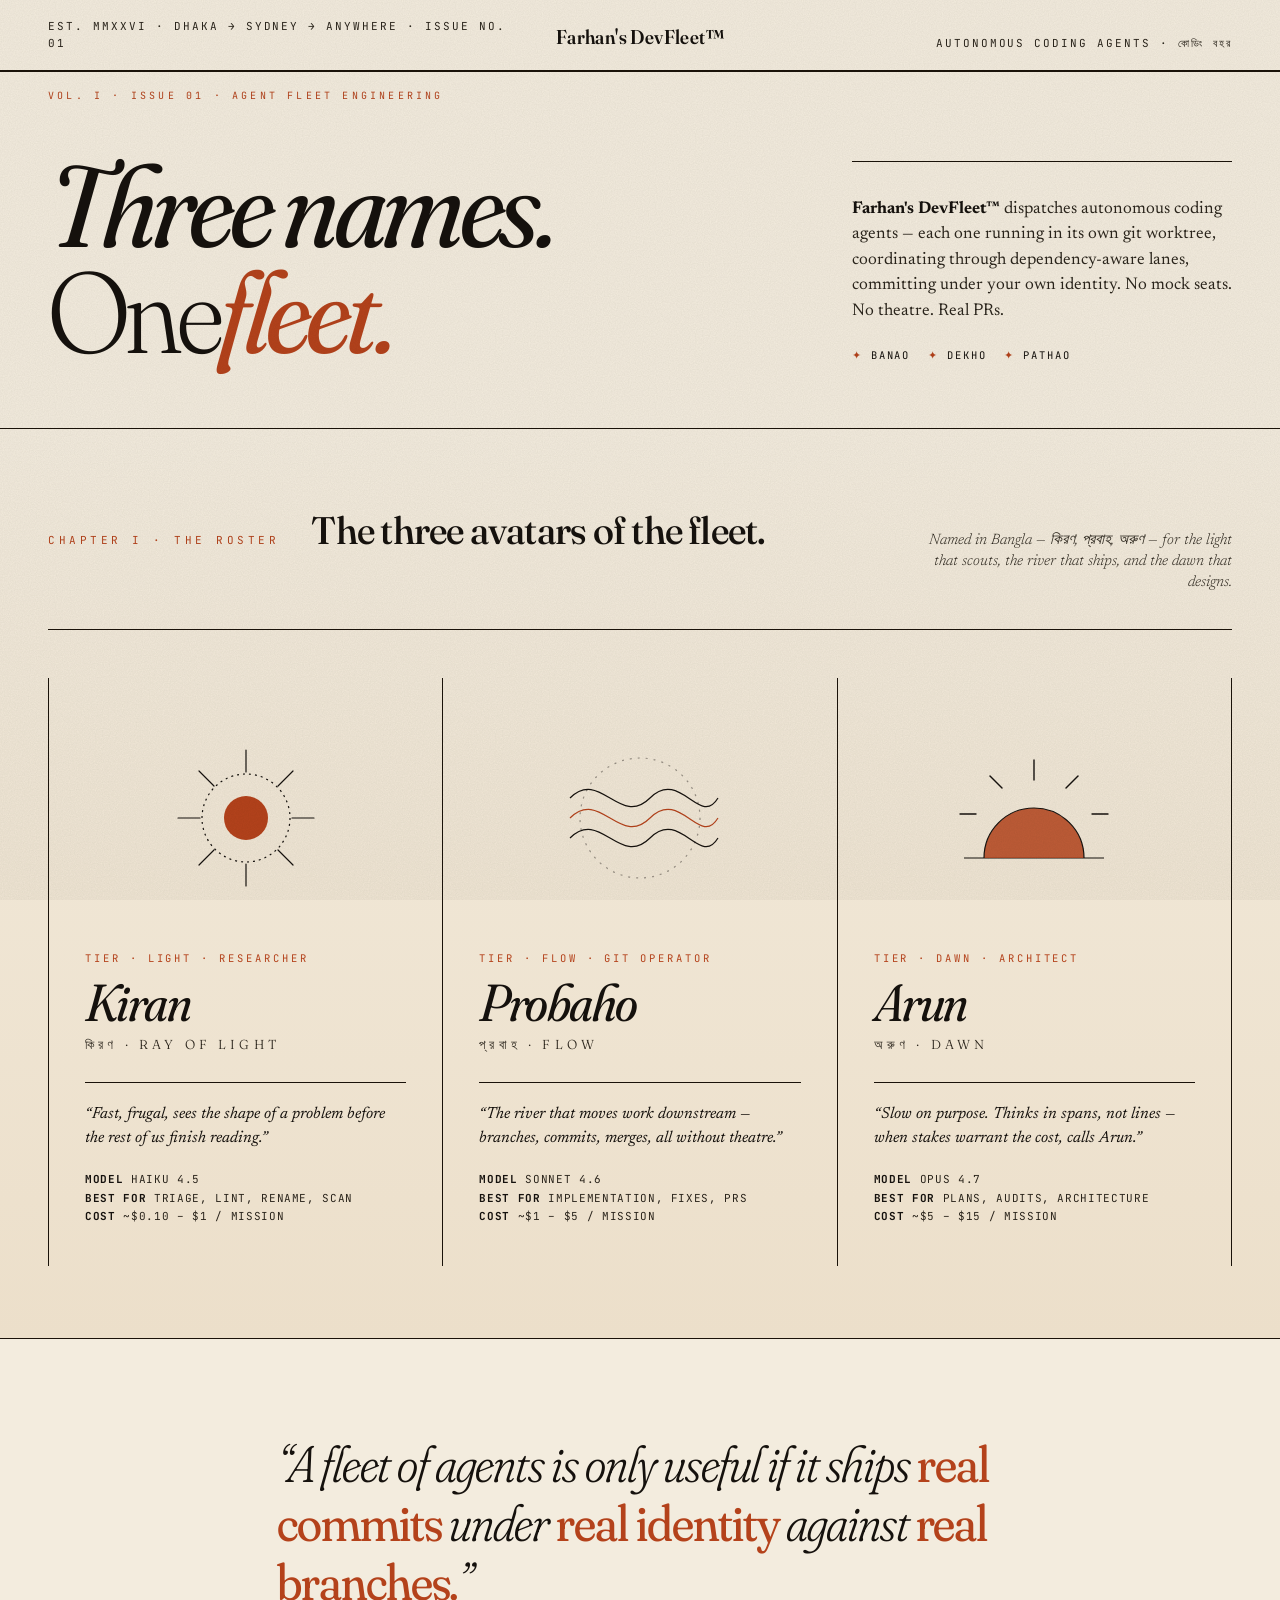
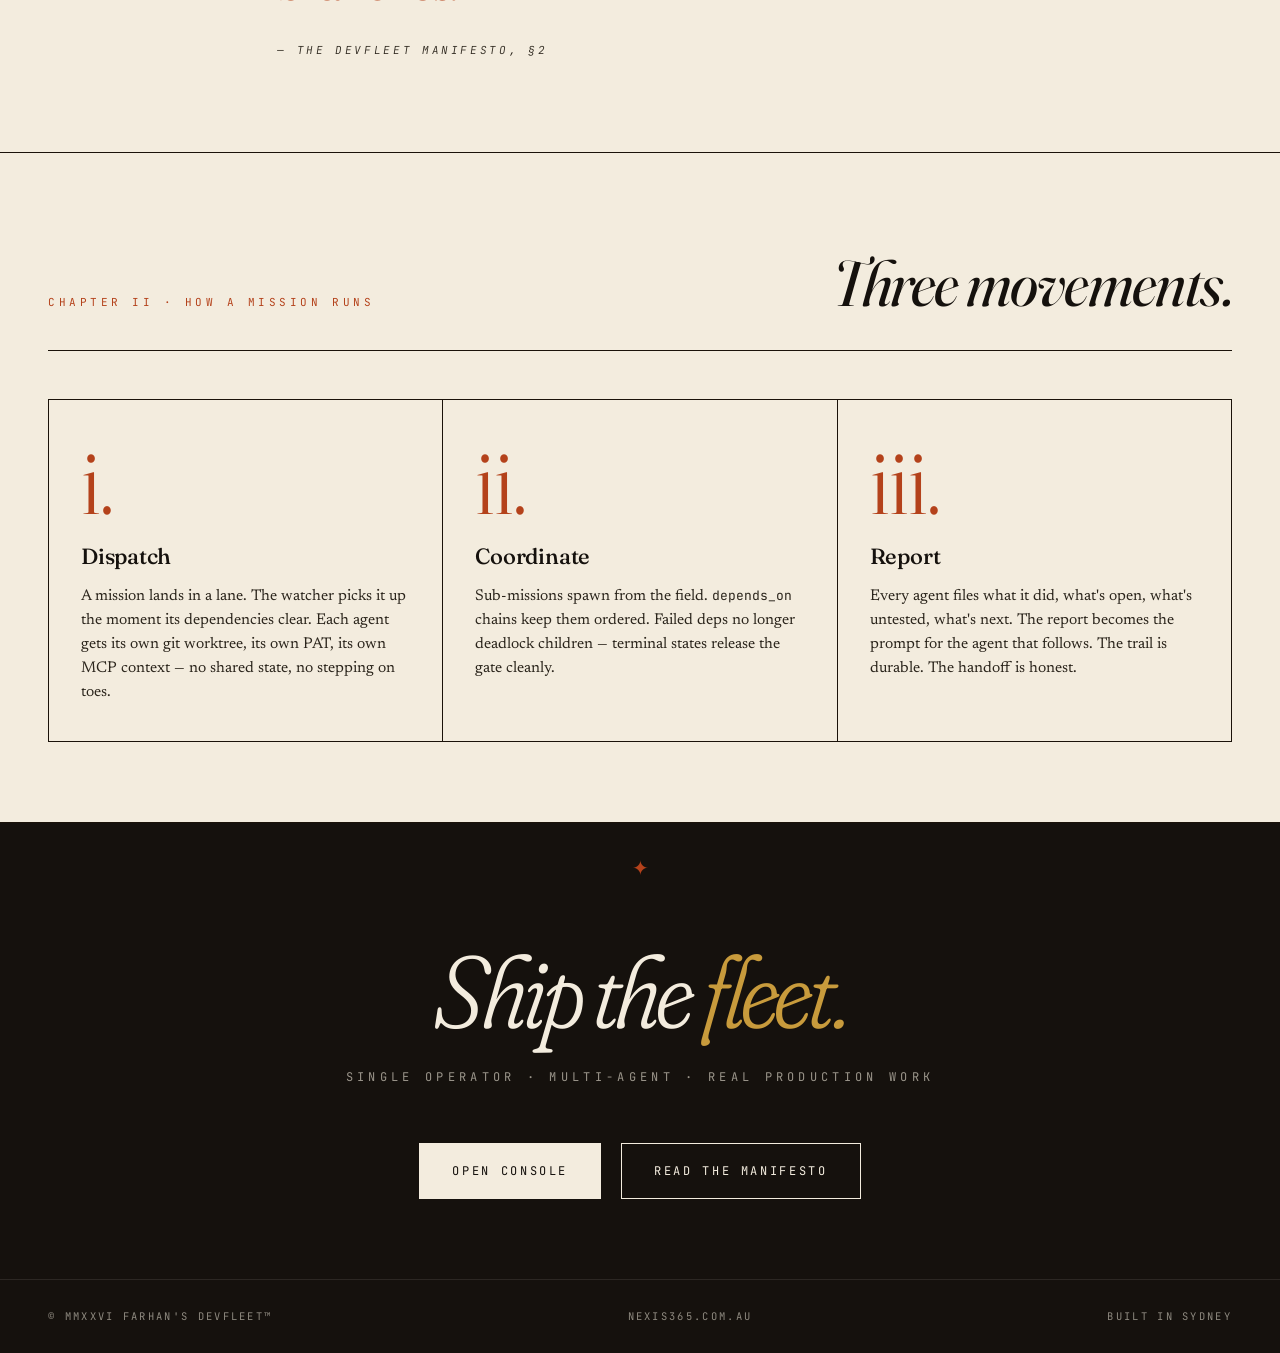
==== frontend/design-previews/01-landing.html @ 85799e91 "Farhanfeat(workstation): brand mark + RAG-driven dashboard iteration - BrandMark.jsx — single source" ====
<!doctype html>
<html lang="en">
<head>
<meta charset="utf-8" />
<meta name="viewport" content="width=device-width, initial-scale=1" />
<title>Farhan's DevFleet™ — Three names. One fleet.</title>
<link rel="preconnect" href="https://fonts.googleapis.com">
<link rel="preconnect" href="https://fonts.gstatic.com" crossorigin>
<!-- Display: Fraunces — a contemporary serif with soft optical sizes
     Body:    Söhne-substitute via "Newsreader" + a wide mono for accents -->
<link href="https://fonts.googleapis.com/css2?family=Fraunces:opsz,wght,SOFT,WONK@9..144,300..900,0..100,0..1&family=Newsreader:opsz,wght@6..72,300..700&family=JetBrains+Mono:wght@400;600&display=swap" rel="stylesheet">
<style>
  :root {
    --ink:        #15110d;
    --ink-soft:   #2a241b;
    --paper:      #f3ecde;
    --paper-2:    #ecdfca;
    --rule:       #1a1209;
    --accent:     #b4421b;      /* terracotta — earthen, not orange-juice */
    --accent-2:   #c89b3c;      /* aged gold */
    --shadow:     rgba(21,17,13,0.08);
  }

  * { box-sizing: border-box; }
  html, body {
    margin: 0; padding: 0;
    background: var(--paper);
    color: var(--ink);
    font-family: "Newsreader", Georgia, serif;
    font-size: 18px;
    line-height: 1.55;
    -webkit-font-smoothing: antialiased;
    text-rendering: optimizeLegibility;
  }

  /* Paper grain — subtle SVG noise */
  body::before {
    content: "";
    position: fixed; inset: 0;
    pointer-events: none;
    z-index: 100;
    opacity: 0.5;
    mix-blend-mode: multiply;
    background-image: url("data:image/svg+xml;utf8,<svg xmlns='http://www.w3.org/2000/svg' width='200' height='200'><filter id='n'><feTurbulence type='fractalNoise' baseFrequency='0.85' numOctaves='2' stitchTiles='stitch'/><feColorMatrix values='0 0 0 0 0.08 0 0 0 0 0.07 0 0 0 0 0.05 0 0 0 0.18 0'/></filter><rect width='100%' height='100%' filter='url(%23n)'/></svg>");
  }

  /* Masthead — newspaper-style */
  .masthead {
    border-bottom: 2px solid var(--rule);
    padding: 18px 48px;
    display: grid;
    grid-template-columns: 1fr auto 1fr;
    align-items: end;
    gap: 32px;
    font-family: "JetBrains Mono", monospace;
    font-size: 11px;
    letter-spacing: 0.18em;
    text-transform: uppercase;
  }
  .masthead .left  { text-align: left;   color: var(--ink-soft); }
  .masthead .right { text-align: right;  color: var(--ink-soft); }
  .masthead .center {
    font-family: "Fraunces", serif;
    font-weight: 600;
    font-size: 20px;
    letter-spacing: 0.02em;
    text-transform: none;
    color: var(--ink);
    font-variation-settings: "opsz" 144, "SOFT" 30;
  }

  /* Hero */
  .hero {
    padding: 80px 48px 64px;
    border-bottom: 1px solid var(--rule);
    display: grid;
    grid-template-columns: minmax(0, 1fr) 380px;
    gap: 64px;
    align-items: end;
    position: relative;
  }
  .hero::after {
    content: "VOL. I  ·  ISSUE 01  ·  AGENT FLEET ENGINEERING";
    position: absolute;
    top: 16px; left: 48px;
    font-family: "JetBrains Mono", monospace;
    font-size: 10px;
    letter-spacing: 0.32em;
    color: var(--accent);
    text-transform: uppercase;
  }
  .hero h1 {
    margin: 0;
    font-family: "Fraunces", serif;
    font-weight: 400;
    font-style: italic;
    font-size: clamp(64px, 9vw, 160px);
    line-height: 0.92;
    letter-spacing: -0.04em;
    color: var(--ink);
    font-variation-settings: "opsz" 144, "SOFT" 50, "WONK" 1;
  }
  .hero h1 .roman {
    font-style: normal;
    font-weight: 300;
    color: var(--ink);
  }
  .hero h1 .crimson { color: var(--accent); }
  .hero .dek {
    border-top: 1px solid var(--rule);
    padding-top: 18px;
    font-family: "Newsreader", serif;
    font-size: 17px;
    line-height: 1.5;
    color: var(--ink-soft);
    max-width: 380px;
  }
  .hero .dek strong {
    font-weight: 700;
    color: var(--ink);
  }
  .hero .dek .meta {
    margin-top: 24px;
    font-family: "JetBrains Mono", monospace;
    font-size: 10.5px;
    letter-spacing: 0.18em;
    text-transform: uppercase;
    color: var(--ink);
    display: flex;
    gap: 18px;
  }
  .hero .dek .meta span::before {
    content: "✦  ";
    color: var(--accent);
  }

  /* Avatars (Kiran / Probaho / Arun) */
  .avatars {
    padding: 72px 48px;
    border-bottom: 1px solid var(--rule);
    background: linear-gradient(180deg, transparent 0%, var(--paper-2) 100%);
  }
  .avatars-header {
    display: grid;
    grid-template-columns: auto 1fr auto;
    align-items: baseline;
    gap: 32px;
    padding-bottom: 36px;
    margin-bottom: 48px;
    border-bottom: 1px solid var(--rule);
  }
  .avatars-header .chapter {
    font-family: "JetBrains Mono", monospace;
    font-size: 11px;
    letter-spacing: 0.32em;
    text-transform: uppercase;
    color: var(--accent);
  }
  .avatars-header h2 {
    margin: 0;
    font-family: "Fraunces", serif;
    font-weight: 500;
    font-size: clamp(28px, 3vw, 44px);
    letter-spacing: -0.02em;
    font-variation-settings: "opsz" 72;
  }
  .avatars-header em {
    font-family: "Newsreader", serif;
    font-style: italic;
    font-weight: 300;
    font-size: 15px;
    color: var(--ink-soft);
    max-width: 320px;
    text-align: right;
    line-height: 1.4;
  }

  .avatars-grid {
    display: grid;
    grid-template-columns: repeat(3, 1fr);
    gap: 0;
    border-left: 1px solid var(--rule);
  }
  .avatar {
    border-right: 1px solid var(--rule);
    padding: 40px 36px;
    position: relative;
    transition: background 0.4s ease;
  }
  .avatar:hover { background: rgba(180, 66, 27, 0.04); }
  .avatar .glyph {
    width: 100%;
    height: 200px;
    margin-bottom: 32px;
    display: flex;
    align-items: center;
    justify-content: center;
  }
  .avatar .glyph svg { width: 160px; height: 160px; }
  .avatar .role {
    font-family: "JetBrains Mono", monospace;
    font-size: 10.5px;
    letter-spacing: 0.28em;
    text-transform: uppercase;
    color: var(--accent);
    margin-bottom: 10px;
  }
  .avatar .name {
    font-family: "Fraunces", serif;
    font-style: italic;
    font-weight: 400;
    font-size: 52px;
    line-height: 1;
    letter-spacing: -0.03em;
    margin-bottom: 6px;
    font-variation-settings: "opsz" 144, "SOFT" 50;
  }
  .avatar .name-roman {
    font-family: "Fraunces", serif;
    font-weight: 300;
    font-size: 13px;
    letter-spacing: 0.32em;
    text-transform: uppercase;
    color: var(--ink-soft);
    margin-bottom: 28px;
  }
  .avatar .quote {
    font-family: "Newsreader", serif;
    font-style: italic;
    font-size: 16px;
    line-height: 1.45;
    color: var(--ink);
    border-top: 1px solid var(--rule);
    padding-top: 20px;
    margin-bottom: 20px;
  }
  .avatar .spec {
    font-family: "JetBrains Mono", monospace;
    font-size: 11px;
    line-height: 1.7;
    color: var(--ink-soft);
    text-transform: uppercase;
    letter-spacing: 0.06em;
  }
  .avatar .spec b { color: var(--ink); font-weight: 700; }

  /* Pull quote / interlude */
  .pull {
    padding: 96px 48px;
    border-bottom: 1px solid var(--rule);
    display: grid;
    grid-template-columns: 1fr 4fr 1fr;
    gap: 48px;
  }
  .pull blockquote {
    margin: 0;
    font-family: "Fraunces", serif;
    font-style: italic;
    font-weight: 300;
    font-size: clamp(28px, 4vw, 56px);
    line-height: 1.15;
    letter-spacing: -0.02em;
    color: var(--ink);
    font-variation-settings: "opsz" 144, "SOFT" 80;
  }
  .pull blockquote .accent { color: var(--accent); font-style: normal; font-weight: 400; }
  .pull .attrib {
    margin-top: 32px;
    font-family: "JetBrains Mono", monospace;
    font-size: 11px;
    letter-spacing: 0.24em;
    text-transform: uppercase;
    color: var(--ink-soft);
  }

  /* How it runs — three columns of dense text */
  .how {
    padding: 80px 48px;
    border-bottom: 1px solid var(--rule);
  }
  .how-head {
    border-bottom: 1px solid var(--rule);
    padding-bottom: 18px;
    margin-bottom: 48px;
    display: flex;
    justify-content: space-between;
    align-items: baseline;
  }
  .how-head .chapter {
    font-family: "JetBrains Mono", monospace;
    font-size: 11px;
    letter-spacing: 0.32em;
    text-transform: uppercase;
    color: var(--accent);
  }
  .how-head h2 {
    margin: 0;
    font-family: "Fraunces", serif;
    font-weight: 400;
    font-style: italic;
    font-size: clamp(40px, 5vw, 80px);
    letter-spacing: -0.025em;
    font-variation-settings: "opsz" 144;
  }
  .how-grid {
    display: grid;
    grid-template-columns: repeat(3, 1fr);
    gap: 0;
    border-top: 1px solid var(--rule);
    border-left: 1px solid var(--rule);
  }
  .step {
    border-right: 1px solid var(--rule);
    border-bottom: 1px solid var(--rule);
    padding: 36px 32px;
  }
  .step .num {
    font-family: "Fraunces", serif;
    font-weight: 300;
    font-size: 96px;
    line-height: 0.9;
    color: var(--accent);
    margin-bottom: 16px;
    font-variation-settings: "opsz" 144, "WONK" 1;
  }
  .step h3 {
    margin: 0 0 12px;
    font-family: "Fraunces", serif;
    font-weight: 500;
    font-size: 22px;
    letter-spacing: -0.01em;
  }
  .step p {
    margin: 0;
    font-family: "Newsreader", serif;
    font-size: 15.5px;
    line-height: 1.55;
    color: var(--ink-soft);
  }

  /* Final spread — call to action with mast */
  .spread {
    padding: 120px 48px 80px;
    text-align: center;
    background: var(--ink);
    color: var(--paper);
    position: relative;
    overflow: hidden;
  }
  .spread::before {
    content: "✦";
    position: absolute;
    top: 32px; left: 50%;
    transform: translateX(-50%);
    color: var(--accent);
    font-size: 20px;
  }
  .spread h2 {
    margin: 0;
    font-family: "Fraunces", serif;
    font-weight: 300;
    font-style: italic;
    font-size: clamp(56px, 8vw, 132px);
    line-height: 0.95;
    letter-spacing: -0.035em;
    font-variation-settings: "opsz" 144, "SOFT" 100, "WONK" 1;
  }
  .spread h2 .crimson { color: var(--accent-2); }
  .spread .sub {
    margin-top: 28px;
    font-family: "JetBrains Mono", monospace;
    font-size: 12px;
    letter-spacing: 0.36em;
    text-transform: uppercase;
    color: rgba(243, 236, 222, 0.6);
  }
  .spread .cta {
    margin-top: 56px;
    display: inline-flex;
    gap: 20px;
  }
  .cta a {
    font-family: "JetBrains Mono", monospace;
    font-size: 12px;
    letter-spacing: 0.22em;
    text-transform: uppercase;
    color: var(--ink);
    background: var(--paper);
    padding: 18px 32px;
    text-decoration: none;
    border: 1px solid var(--paper);
    transition: all 0.25s ease;
  }
  .cta a:hover {
    background: var(--accent);
    color: var(--paper);
    border-color: var(--accent);
  }
  .cta a.ghost {
    background: transparent;
    color: var(--paper);
  }
  .cta a.ghost:hover {
    background: var(--paper);
    color: var(--ink);
  }

  /* Footer */
  footer {
    padding: 28px 48px;
    background: var(--ink);
    color: rgba(243, 236, 222, 0.55);
    border-top: 1px solid rgba(243, 236, 222, 0.1);
    font-family: "JetBrains Mono", monospace;
    font-size: 10.5px;
    letter-spacing: 0.22em;
    text-transform: uppercase;
    display: flex;
    justify-content: space-between;
  }

  /* Page-load reveals */
  @keyframes rise {
    0%   { opacity: 0; transform: translateY(18px); }
    100% { opacity: 1; transform: translateY(0); }
  }
  .hero h1 .reveal { display: inline-block; animation: rise 0.9s cubic-bezier(0.16, 1, 0.3, 1) both; }
  .hero h1 .reveal:nth-child(1) { animation-delay: 0.05s; }
  .hero h1 .reveal:nth-child(2) { animation-delay: 0.15s; }
  .hero h1 .reveal:nth-child(3) { animation-delay: 0.30s; }
  .hero .dek           { animation: rise 1.1s 0.45s cubic-bezier(0.16, 1, 0.3, 1) both; }
  .masthead            { animation: rise 0.6s ease both; }

  @media (max-width: 900px) {
    .hero, .pull, .how, .avatars { padding-left: 24px; padding-right: 24px; }
    .hero { grid-template-columns: 1fr; gap: 40px; }
    .avatars-grid, .how-grid { grid-template-columns: 1fr; }
    .pull { grid-template-columns: 1fr; }
    .pull blockquote { font-size: 32px; }
  }
</style>
</head>
<body>

<header class="masthead">
  <div class="left">EST. MMXXVI · Dhaka → Sydney → Anywhere · Issue No. 01</div>
  <div class="center">Farhan's DevFleet™</div>
  <div class="right">Autonomous coding agents · কোডিং বহর</div>
</header>

<section class="hero">
  <h1>
    <span class="reveal">Three names.</span><br>
    <span class="reveal roman">One </span><span class="reveal crimson">fleet.</span>
  </h1>
  <div class="dek">
    <p><strong>Farhan's DevFleet™</strong> dispatches autonomous coding agents — each one running in its own git worktree, coordinating through dependency-aware lanes, committing under your own identity. No mock seats. No theatre. Real PRs.</p>
    <div class="meta">
      <span>Banao</span>
      <span>Dekho</span>
      <span>Pathao</span>
    </div>
  </div>
</section>

<section class="avatars">
  <div class="avatars-header">
    <div class="chapter">Chapter I · The Roster</div>
    <h2>The three avatars of the fleet.</h2>
    <em>Named in Bangla — কিরণ, প্রবাহ, অরুণ — for the light that scouts, the river that ships, and the dawn that designs.</em>
  </div>

  <div class="avatars-grid">

    <div class="avatar">
      <div class="glyph">
        <!-- Sun / rays — Kiran means 'ray of light' -->
        <svg viewBox="0 0 160 160" fill="none" stroke="currentColor" stroke-width="1.2" style="color: var(--ink);">
          <circle cx="80" cy="80" r="22" fill="var(--accent)" stroke="none"/>
          <g stroke-linecap="round">
            <line x1="80" y1="12" x2="80" y2="34"/>
            <line x1="80" y1="126" x2="80" y2="148"/>
            <line x1="12" y1="80" x2="34" y2="80"/>
            <line x1="126" y1="80" x2="148" y2="80"/>
            <line x1="33" y1="33" x2="48" y2="48"/>
            <line x1="112" y1="112" x2="127" y2="127"/>
            <line x1="33" y1="127" x2="48" y2="112"/>
            <line x1="112" y1="48" x2="127" y2="33"/>
          </g>
          <circle cx="80" cy="80" r="44" stroke-dasharray="2 4"/>
        </svg>
      </div>
      <div class="role">Tier · Light · Researcher</div>
      <div class="name">Kiran</div>
      <div class="name-roman">কিরণ  ·  Ray of Light</div>
      <div class="quote">“Fast, frugal, sees the shape of a problem before the rest of us finish reading.”</div>
      <div class="spec">
        <b>Model</b> Haiku 4.5<br>
        <b>Best for</b> Triage, lint, rename, scan<br>
        <b>Cost</b> ~$0.10 – $1 / mission
      </div>
    </div>

    <div class="avatar">
      <!-- River / wave — Probaho means 'flow / current' -->
      <div class="glyph">
        <svg viewBox="0 0 160 160" fill="none" stroke="currentColor" stroke-width="1.2" style="color: var(--ink);">
          <path d="M10 60 C 40 30, 60 90, 90 60 S 140 90, 158 60"/>
          <path d="M10 80 C 40 50, 60 110, 90 80 S 140 110, 158 80" stroke="var(--accent)"/>
          <path d="M10 100 C 40 70, 60 130, 90 100 S 140 130, 158 100"/>
          <circle cx="80" cy="80" r="60" stroke-dasharray="2 6" opacity="0.4"/>
        </svg>
      </div>
      <div class="role">Tier · Flow · Git Operator</div>
      <div class="name">Probaho</div>
      <div class="name-roman">প্রবাহ  ·  Flow</div>
      <div class="quote">“The river that moves work downstream — branches, commits, merges, all without theatre.”</div>
      <div class="spec">
        <b>Model</b> Sonnet 4.6<br>
        <b>Best for</b> Implementation, fixes, PRs<br>
        <b>Cost</b> ~$1 – $5 / mission
      </div>
    </div>

    <div class="avatar">
      <!-- Sunrise arc — Arun means 'dawn / red of sunrise' -->
      <div class="glyph">
        <svg viewBox="0 0 160 160" fill="none" stroke="currentColor" stroke-width="1.2" style="color: var(--ink);">
          <line x1="10" y1="120" x2="150" y2="120"/>
          <path d="M30 120 A 50 50 0 0 1 130 120" fill="var(--accent)" fill-opacity="0.85" stroke="none"/>
          <path d="M30 120 A 50 50 0 0 1 130 120"/>
          <g stroke-linecap="round" stroke-width="1.4">
            <line x1="80" y1="42" x2="80" y2="22"/>
            <line x1="48" y1="50" x2="36" y2="38"/>
            <line x1="112" y1="50" x2="124" y2="38"/>
            <line x1="22" y1="76" x2="6" y2="76"/>
            <line x1="138" y1="76" x2="154" y2="76"/>
          </g>
        </svg>
      </div>
      <div class="role">Tier · Dawn · Architect</div>
      <div class="name">Arun</div>
      <div class="name-roman">অরুণ  ·  Dawn</div>
      <div class="quote">“Slow on purpose. Thinks in spans, not lines — when stakes warrant the cost, calls Arun.”</div>
      <div class="spec">
        <b>Model</b> Opus 4.7<br>
        <b>Best for</b> Plans, audits, architecture<br>
        <b>Cost</b> ~$5 – $15 / mission
      </div>
    </div>

  </div>
</section>

<section class="pull">
  <div></div>
  <blockquote>
    “A fleet of agents is only useful if it ships <span class="accent">real commits</span> under <span class="accent">real identity</span> against <span class="accent">real branches.</span>”
    <div class="attrib">— The DevFleet Manifesto, §2</div>
  </blockquote>
  <div></div>
</section>

<section class="how">
  <div class="how-head">
    <div class="chapter">Chapter II · How a mission runs</div>
    <h2>Three movements.</h2>
  </div>
  <div class="how-grid">
    <div class="step">
      <div class="num">i.</div>
      <h3>Dispatch</h3>
      <p>A mission lands in a lane. The watcher picks it up the moment its dependencies clear. Each agent gets its own git worktree, its own PAT, its own MCP context — no shared state, no stepping on toes.</p>
    </div>
    <div class="step">
      <div class="num">ii.</div>
      <h3>Coordinate</h3>
      <p>Sub-missions spawn from the field. <code style="font-family: 'JetBrains Mono', monospace; font-size: 13px;">depends_on</code> chains keep them ordered. Failed deps no longer deadlock children — terminal states release the gate cleanly.</p>
    </div>
    <div class="step">
      <div class="num">iii.</div>
      <h3>Report</h3>
      <p>Every agent files what it did, what's open, what's untested, what's next. The report becomes the prompt for the agent that follows. The trail is durable. The handoff is honest.</p>
    </div>
  </div>
</section>

<section class="spread">
  <h2>Ship the <span class="crimson">fleet.</span></h2>
  <div class="sub">Single operator · Multi-agent · Real production work</div>
  <div class="cta">
    <a href="#">Open Console</a>
    <a href="#" class="ghost">Read the Manifesto</a>
  </div>
</section>

<footer>
  <span>© MMXXVI Farhan's DevFleet™</span>
  <span>nexis365.com.au</span>
  <span>Built in Sydney</span>
</footer>

</body>
</html>
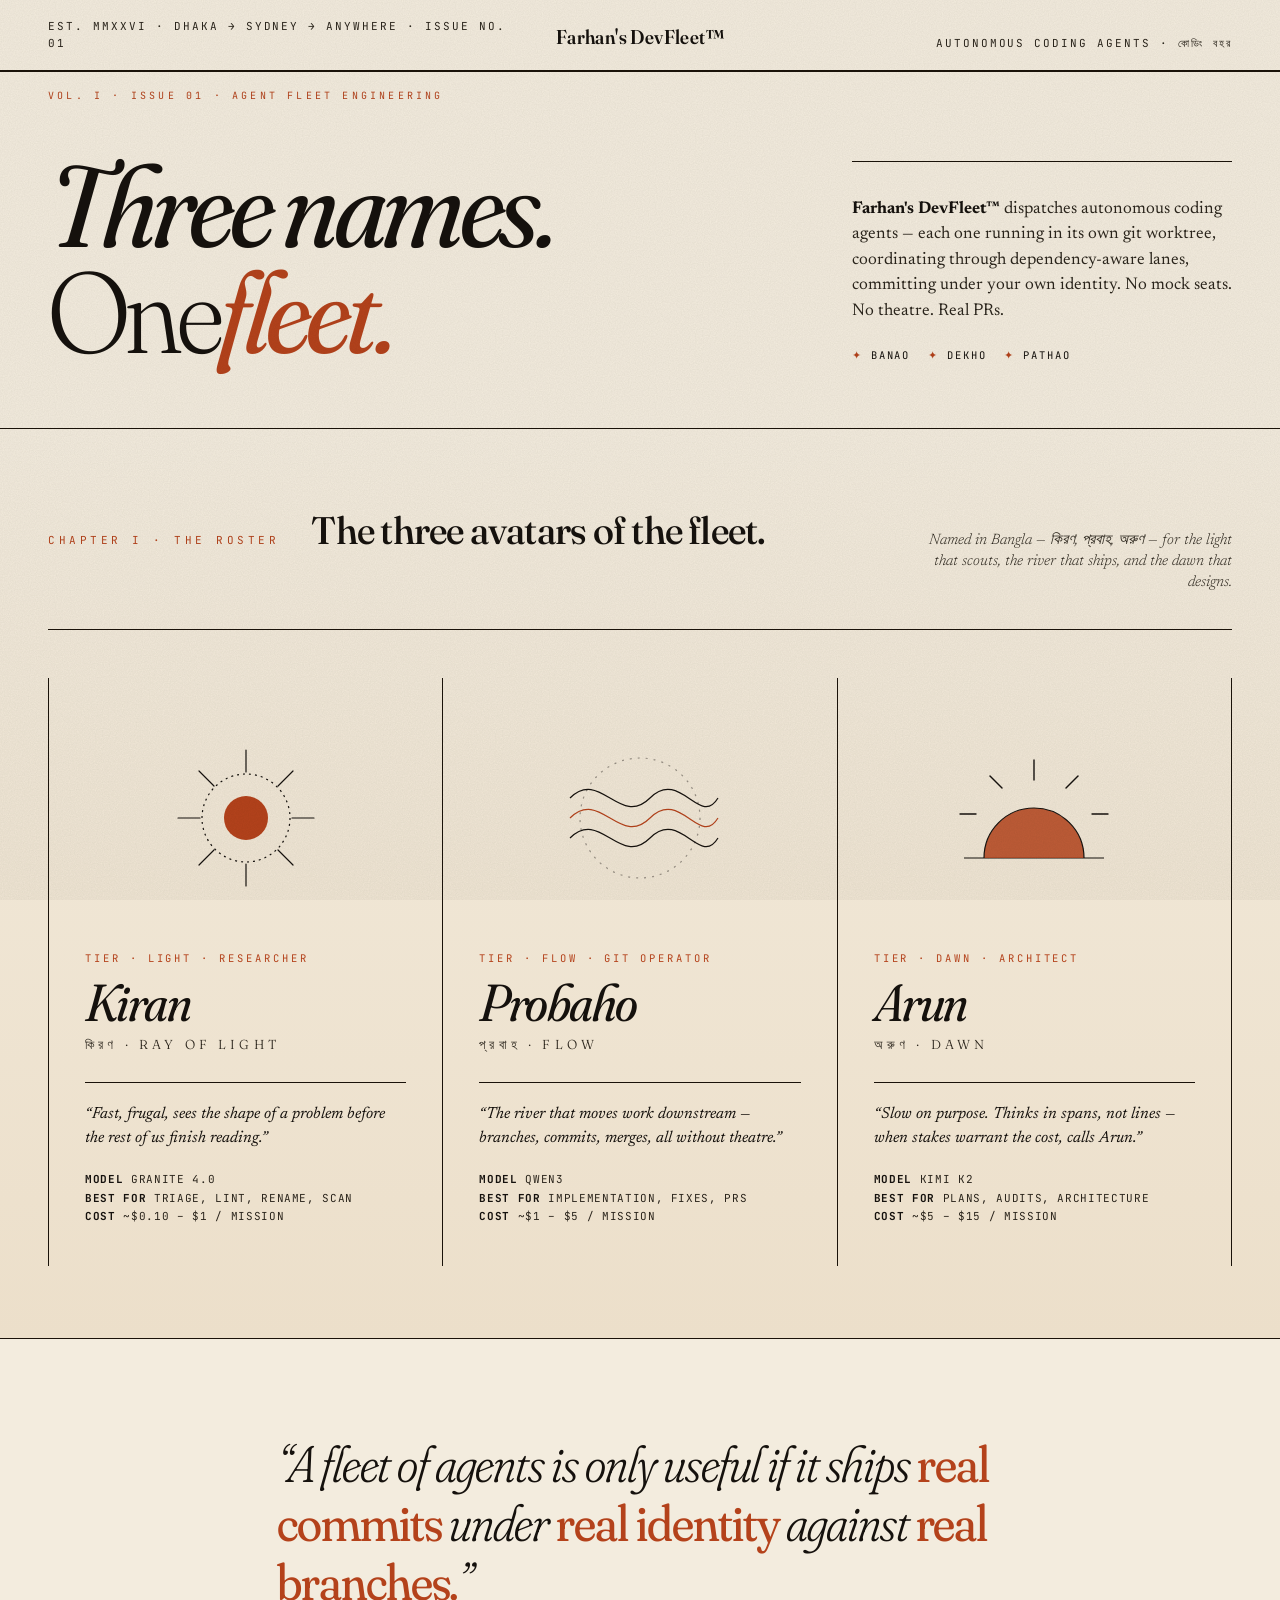
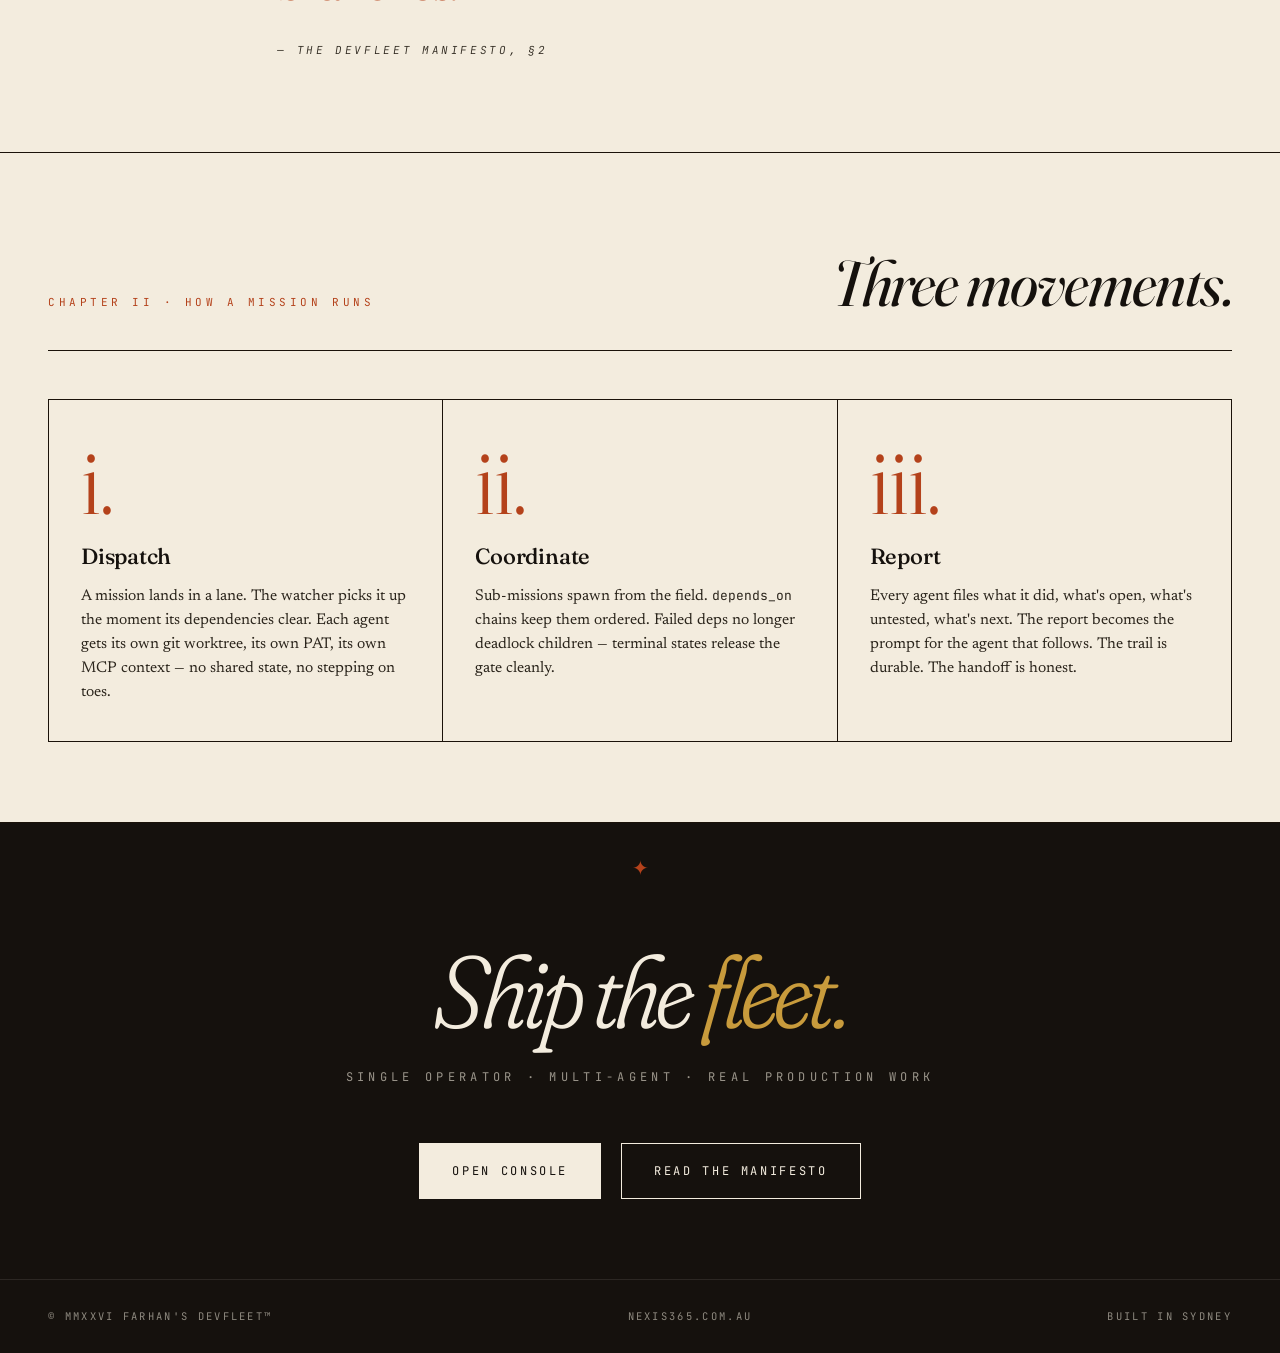
==== commit d711135b: "Farhanfeat(ui): refresh MCP integrations page + rename landing models Integrations tab now reflects " ====
--- a/frontend/design-previews/01-landing.html
+++ b/frontend/design-previews/01-landing.html
@@ -495,7 +495,7 @@
       <div class="name-roman">কিরণ  ·  Ray of Light</div>
       <div class="quote">“Fast, frugal, sees the shape of a problem before the rest of us finish reading.”</div>
       <div class="spec">
-        <b>Model</b> Haiku 4.5<br>
+        <b>Model</b> Granite 4.0<br>
         <b>Best for</b> Triage, lint, rename, scan<br>
         <b>Cost</b> ~$0.10 – $1 / mission
       </div>
@@ -516,7 +516,7 @@
       <div class="name-roman">প্রবাহ  ·  Flow</div>
       <div class="quote">“The river that moves work downstream — branches, commits, merges, all without theatre.”</div>
       <div class="spec">
-        <b>Model</b> Sonnet 4.6<br>
+        <b>Model</b> Qwen3<br>
         <b>Best for</b> Implementation, fixes, PRs<br>
         <b>Cost</b> ~$1 – $5 / mission
       </div>
@@ -543,7 +543,7 @@
       <div class="name-roman">অরুণ  ·  Dawn</div>
       <div class="quote">“Slow on purpose. Thinks in spans, not lines — when stakes warrant the cost, calls Arun.”</div>
       <div class="spec">
-        <b>Model</b> Opus 4.7<br>
+        <b>Model</b> Kimi K2<br>
         <b>Best for</b> Plans, audits, architecture<br>
         <b>Cost</b> ~$5 – $15 / mission
       </div>
